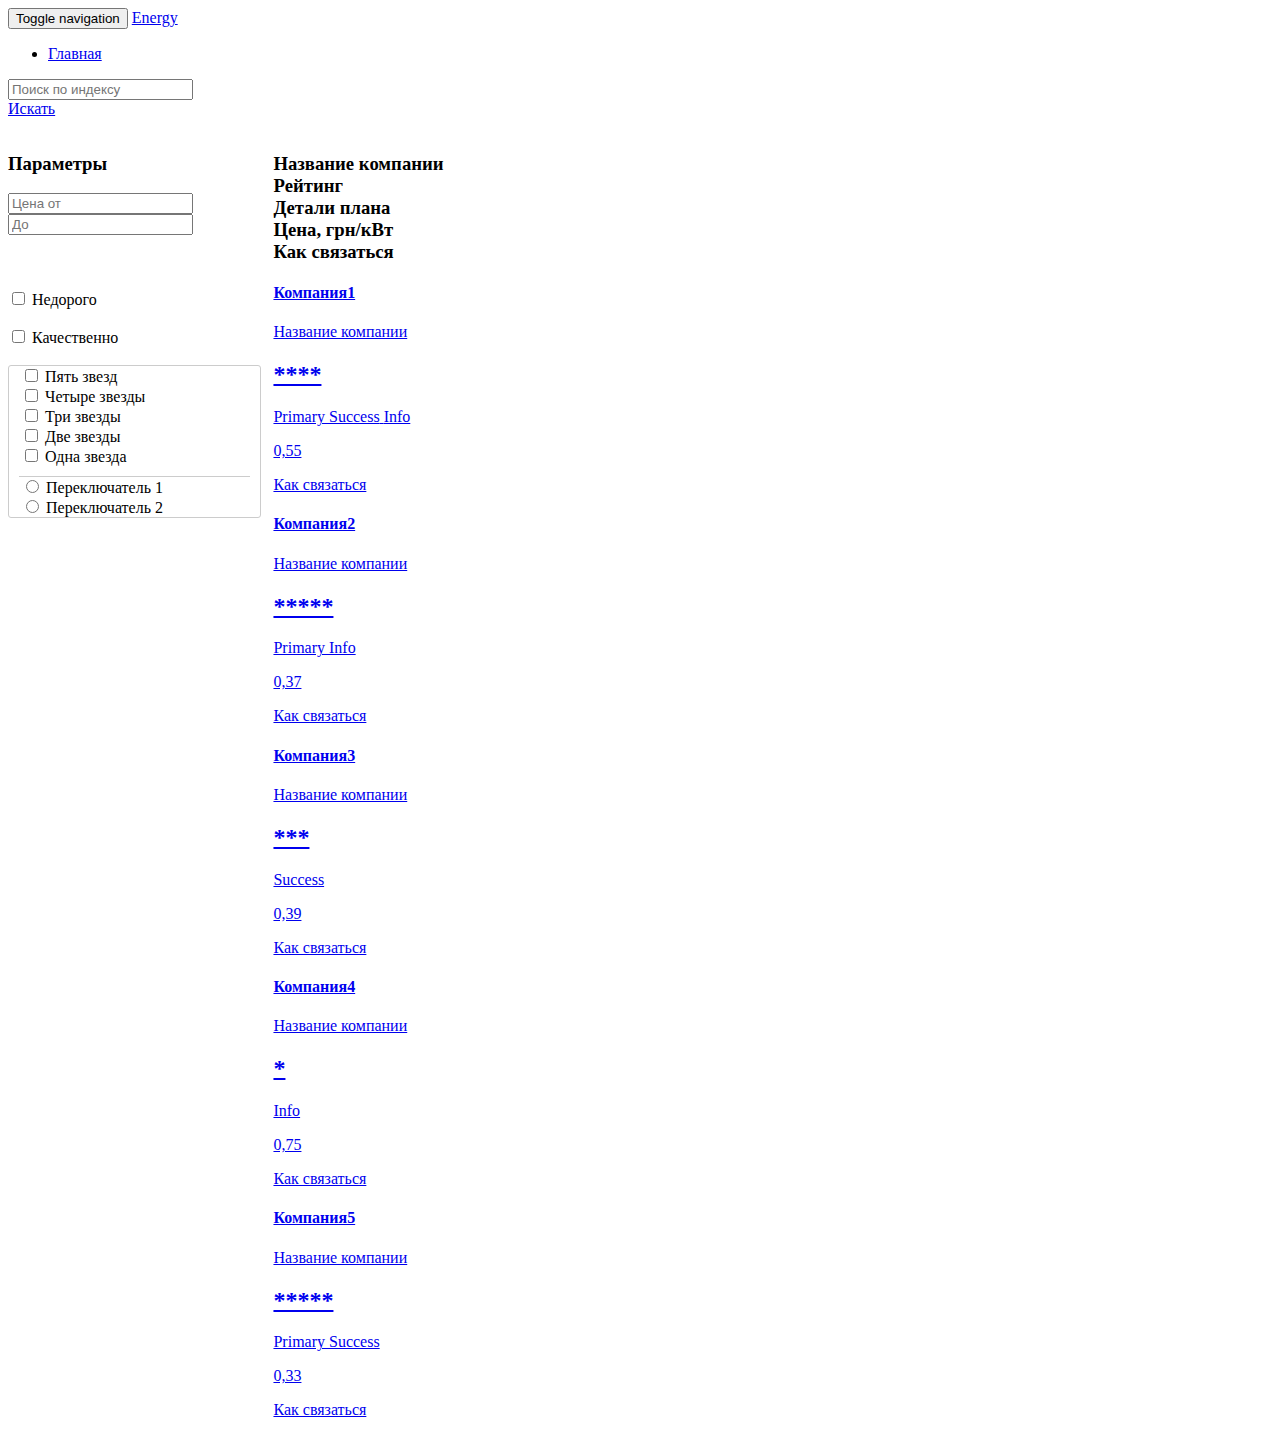
==== www/search.html @ 4c54ee91 "1" ====
<html>

<head>

<link  rel="stylesheet" href="css/bootstrap.css"/>
<link  rel="stylesheet" href="css/style.css"/>
<meta charset="utf-8">
<script type="text/javascript" src="js/jquery-2.2.0.min.js"></script>
<script type="text/javascript" src="js/bootstrap.js"></script>

</head>



<body>
<script>
$(document).ready(function(){
		$(".checkbox1 :checkbox").click(function() {
			$(".list-group-item").show();
			$(".checkbox1  :checkbox:checked").each(function() {
				$("." + $(this).val()).hide();
			});	
		});
});
</script>
<nav class="navbar navbar-default navbar-static-top">
  <div class="container">
    <!-- Brand and toggle get grouped for better mobile display -->
    <div class="navbar-header">
      <button type="button" class="navbar-toggle collapsed" data-toggle="collapse" data-target="#bs-example-navbar-collapse-1" aria-expanded="false">
        <span class="sr-only">Toggle navigation</span>
        <span class="icon-bar"></span>
        <span class="icon-bar"></span>
        <span class="icon-bar"></span>
      </button>
      <a class="navbar-brand" href="index.html">Energy</a>
    </div>

    <!-- Collect the nav links, forms, and other content for toggling -->
    <div class="collapse navbar-collapse" id="bs-example-navbar-collapse-1">
      <ul class="nav navbar-nav">
        <li><a href="index.html">Главная</a></li>
      </ul>
      <form class="navbar-form navbar-left" role="search">
        <div class="form-group">
          <input type="text" class="form-control" placeholder="Поиск по индексу">
        </div>
        <a href="search.html" class="btn btn-default">Искать</a>
      </form>
    </div><!-- /.navbar-collapse -->
  </div><!-- /.container-fluid -->
</nav>


<div class="container">

		<div class="panel panel-default param">
			<div class="panel-heading">
				<h3 class="panel-title">Параметры</h3>
			</div>
			<div class="panel-body">
				<div class="row">
					  <div class="col-xs-6">
						<input type="text" class="form-control" placeholder="Цена от">
					  </div>
					  <div class="col-xs-6">
						<input type="text" class="form-control" placeholder="До">
					  </div>
					  <br><br><br>
				  <div class="col-lg-12">
					<div class="input-group checkbox1">
					  <span class="input-group-addon">
						<input type="checkbox" value="disapp1" aria-label="...">
					  </span>
					  <span class="form-control" aria-label="...">Недорого</span>
					</div><!-- /input-group -->
					<br>
					<div class="input-group checkbox1">
						<span class="input-group-addon">
						  <input type="checkbox" value="disapp2" aria-label="...">
						</span>
					  <span class="form-control" aria-label="...">Качественно</span>
					</div><!-- /input-group -->
					<br>
					<div class="filter">
					<div class="checkbox" style="border-bottom:1px solid #ccc;    padding-bottom: 10px;">
					  <label class="stars">
						<input type="checkbox" value="">
						Пять звезд
					  </label><br>
					  <label class="stars">
						<input type="checkbox" value="">
						Четыре звезды
					  </label><br>
					  <label class="stars">
						<input type="checkbox" value="">
						Три звезды
					  </label><br>
					  <label class="stars">
						<input type="checkbox" value="">
						Две звезды
					  </label><br>
					  <label class="stars">
						<input type="checkbox" value="">
						Одна звезда
					  </label><br>
					  
					</div>
					<div class="radio">
					  <label  class="stars">
						<input type="radio" name="optionsRadios" id="optionsRadios1" value="option1">
						Переключатель 1
					  </label><br>
					<label  class="stars">
						<input type="radio" name="optionsRadios" id="optionsRadios1" value="option1">
						Переключатель 2
					  </label>
					</div>
					</div>
				  </div><!-- /.col-lg-6 -->
				</div><!-- /.row -->
				
			</div>
		</div>	

		<div class="panel panel-default list">
		  <div class="panel-heading">
			<h3 class="panel-title">
				<div class="row">
				  <div class="col-md-3">Название компании</div>
				  <div class="col-md-2">Рейтинг</div>
				  <div class="col-md-3">Детали плана</div>
				  <div class="col-md-2">Цена, грн/кВт</div>
				  <div class="col-md-2">Как связаться</div>
				</div>
			</h3>
		  </div>
		  <div class="panel-body">
			<div class="list-group">
				<a href="station.html" class="list-group-item disapp1" >
					<div class="row">
					  <div class="col-md-3">
					  <h4 class="list-group-item-heading">Компания1</h4>
					  <p class="list-group-item-text">Название компании</p>
					  </div>
					  <div class="col-md-2">
					  <h2 class="list-group-item-heading">****</h2>
					  </div>
					  <div class="col-md-3"><p class="list-group-item-text">
					  <span class="label label-primary">Primary</span> <span class="label label-success">Success</span> <span class="label label-info">Info</span> <br>
					  
					  
					  </p></div>
					  <div class="col-md-2"><p class="list-group-item-text">0,55</p></div>
					  <div class="col-md-2"><p class="list-group-item-text">Как связаться</p></div>
					</div>
				</a>
				<a href="station.html" class="list-group-item " >
					<div class="row">
					  <div class="col-md-3">
					  <h4 class="list-group-item-heading">Компания2</h4>
					  <p class="list-group-item-text">Название компании</p>
					  </div>
					  <div class="col-md-2">
					  <h2 class="list-group-item-heading">*****</h2>
					  </div>
					  <div class="col-md-3"><p class="list-group-item-text">
					  <span class="label label-primary">Primary</span> <span class="label label-info">Info</span> <br>
					  
					  
					  </p></div>
					  <div class="col-md-2"><p class="list-group-item-text">0,37</p></div>
					  <div class="col-md-2"><p class="list-group-item-text">Как связаться</p></div>
					</div>
				</a>
				<a href="station.html" class="list-group-item disapp2" >
					<div class="row">
					  <div class="col-md-3">
					  <h4 class="list-group-item-heading">Компания3</h4>
					  <p class="list-group-item-text">Название компании</p>
					  </div>
					  <div class="col-md-2">
					  <h2 class="list-group-item-heading">***</h2>
					  </div>
					  <div class="col-md-3"><p class="list-group-item-text">
					  <span class="label label-success">Success</span> 
					  
					  
					  </p></div>
					  <div class="col-md-2"><p class="list-group-item-text">0,39</p></div>
					  <div class="col-md-2"><p class="list-group-item-text">Как связаться</p></div>
					</div>
				</a>
				<a href="station.html" class="list-group-item disapp1" >
					<div class="row">
					  <div class="col-md-3">
					  <h4 class="list-group-item-heading">Компания4</h4>
					  <p class="list-group-item-text">Название компании</p>
					  </div>
					  <div class="col-md-2">
					  <h2 class="list-group-item-heading">*</h2>
					  </div>
					  <div class="col-md-3"><p class="list-group-item-text">
					  <span class="label label-info">Info</span> <br>
					  
					  
					  </p></div>
					  <div class="col-md-2"><p class="list-group-item-text">0,75</p></div>
					  <div class="col-md-2"><p class="list-group-item-text">Как связаться</p></div>
					</div>
				</a>
				<a href="station.html" class="list-group-item" >
					<div class="row">
					  <div class="col-md-3">
					  <h4 class="list-group-item-heading">Компания5</h4>
					  <p class="list-group-item-text">Название компании</p>
					  </div>
					  <div class="col-md-2">
					  <h2 class="list-group-item-heading">*****</h2>
					  </div>
					  <div class="col-md-3"><p class="list-group-item-text">
					  <span class="label label-primary">Primary</span> <span class="label label-success">Success</span>
					  
					  
					  </p></div>
					  <div class="col-md-2"><p class="list-group-item-text">0,33</p></div>
					  <div class="col-md-2"><p class="list-group-item-text">Как связаться</p></div>
					</div>
				</a>
				
			</div>
		  </div>
		</div>	
		
	
</div>


</body>


</html>
---- www/css/style.css ----
#map{
margin:auto;
width:81.1%;
float:right;
height: 93.6%;
}

.param{
	width:20%;
	float:left;
}

.list{
	float:right;
	width:79%;
	
}

.filter {
    margin: 0;
    border: 1px solid #CCC;
    padding: 0px 10px;
    border-radius: 3px;
}

.stars{
	padding:2px;
}

.sidebar{
    position: absolute;
    top: 50px;
    bottom: 0;
    z-index: 1;
    width: 18.9%;
    background: #fff;

}

.btn-sidebar{
	 margin-top:5px;
}

.panel-sidebar{
	margin:10px;
	margin-top:15px;
}

.float-right{
	float:right;
}

.float-left{
	float:left;
}
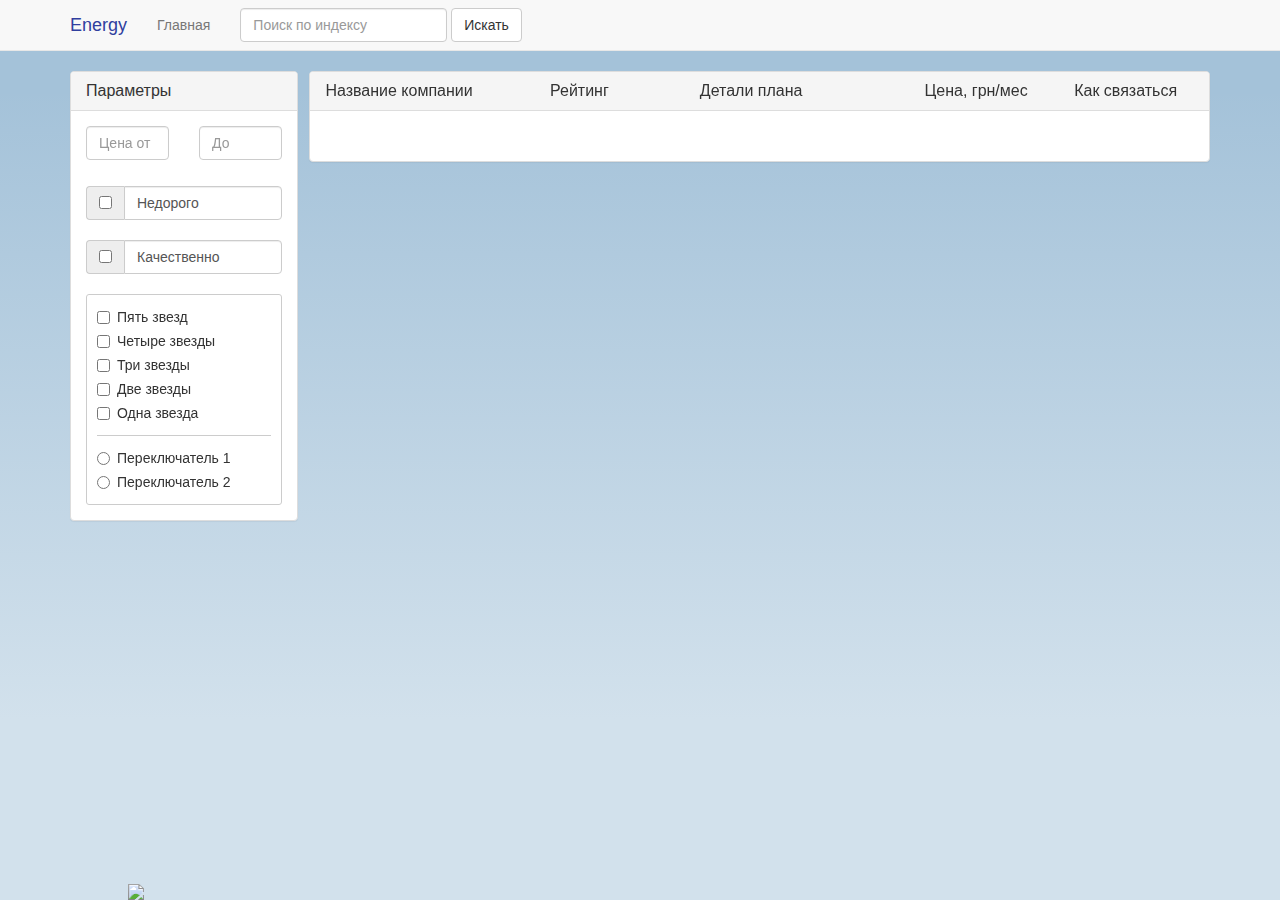
==== commit 1f3d24ac: "commit1" ====
--- a/www/search.html
+++ b/www/search.html
@@ -14,14 +14,336 @@
 
 <body>
 <script>
+
+var	jsonStation = 
+			'				\
+			{				\
+				"company_1" :{				\
+					"name":"Название компании",	\
+					"rating":2,				\
+					"print": "TRUE",		\
+					"bags":[				\
+							{				\
+							"name": "Недорого",	\
+							"id": "cheep"		\
+							},			\
+							{						\
+							"name": "Качественно",	\
+							"id": "disapp2"		\
+							}					\
+					],						\
+					"status": "n_published",\
+					"contacts": "Контакты",	\
+					"price": "550",		\
+					"logo": 0				\
+					},						\
+				"company_2" :{				\
+					"name":"Название компании",	\
+					"rating":5,				\
+					"print": "TRUE",		\
+					"bags":[				\
+							{				\
+							"name": "Недорого",	\
+							"id": "cheep"		\
+							}				\
+					],						\
+					"status": "n_published",\
+					"contacts": "Контакты",	\
+					"price": "830",		\
+					"logo": 0				\
+					},						\
+				"company_3" :{				\
+					"name":"Название компании",	\
+					"rating":4,				\
+					"print": "TRUE",		\
+					"bags":[				\
+							{						\
+							"name": "Качественно",	\
+							"id": "disapp2"		\
+							}				\
+					],						\
+					"status": "n_published",\
+					"contacts":"Контакты",	\
+					"price": "785",		\
+					"logo": 0				\
+					},						\
+				"company_4" :{				\
+					"name":"Название компании",	\
+					"rating":4,				\
+					"print": "TRUE",		\
+					"bags":[				\
+							{				\
+							"name": "Недорого",	\
+							"id": "cheep"		\
+							},			\
+							{						\
+							"name": "Качественно",	\
+							"id": "disapp2"		\
+							}					\
+					],						\
+					"status": "n_published",\
+					"contacts": "Контакты",	\
+					"price": "755",		\
+					"logo": 0				\
+					},						\
+				"company_5" :{				\
+					"name":"Название компании",	\
+					"rating":2,				\
+					"print": "TRUE",		\
+					"bags":[				\
+							{						\
+							"name": "Качественно",	\
+							"id": "disapp2"		\
+							}				\
+					],						\
+					"status": "n_published",\
+					"contacts":"Контакты",	\
+					"price": "620",		\
+					"logo": 0				\
+					},						\
+				"company_6" :{				\
+					"name":"Название компании",	\
+					"rating":5,				\
+					"print": "TRUE",		\
+					"bags":[				\
+							{				\
+							"name": "Недорого",	\
+							"id": "cheep"		\
+							},			\
+							{						\
+							"name": "Качественно",	\
+							"id": "disapp2"		\
+							}					\
+					],						\
+					"status": "n_published",\
+					"contacts": "Контакты",	\
+					"price": "790",		\
+					"logo": 0				\
+					},						\
+				"company_7" :{				\
+					"name":"Название компании",	\
+					"rating":5,				\
+					"print": "TRUE",		\
+					"bags":[				\
+							{						\
+							"name": "Качественно",	\
+							"id": "disapp2"		\
+							}				\
+					],						\
+					"status": "n_published",\
+					"contacts":"Контакты",	\
+					"price": "950",		\
+					"logo": 0				\
+					},						\
+				"company_8" :{				\
+					"name":"Название компании",	\
+					"rating":3,				\
+					"print": "TRUE",		\
+					"bags":[				\
+							{				\
+							"name": "Недорого",	\
+							"id": "cheep"		\
+							},			\
+							{						\
+							"name": "Качественно",	\
+							"id": "disapp2"		\
+							}					\
+					],						\
+					"status": "n_published",\
+					"contacts": "Контакты",	\
+					"price": "630",		\
+					"logo": 0				\
+					},						\
+				"company_9" :{				\
+					"name":"Название компании",	\
+					"rating":1,				\
+					"print": "TRUE",		\
+					"bags":[				\
+							{						\
+							"name": "Качественно",	\
+							"id": "disapp2"		\
+							}				\
+					],						\
+					"status": "n_published",\
+					"contacts":"Контакты",	\
+					"price": "520",		\
+					"logo": 0				\
+					},						\
+				"company_10" :{				\
+					"name":"Название компании",	\
+					"rating":5,				\
+					"print": "TRUE",		\
+					"bags":[				\
+							{				\
+							"name": "Недорого",	\
+							"id": "cheep"		\
+							},			\
+							{						\
+							"name": "Качественно",	\
+							"id": "disapp2"		\
+							}					\
+					],						\
+					"status": "n_published",\
+					"contacts": "Контакты",	\
+					"price": "700",		\
+					"logo": 0				\
+					},						\
+				"company_11" :{				\
+					"name":"Название компании",	\
+					"rating":5,				\
+					"print": "TRUE",		\
+					"bags":[				\
+							{						\
+							"name": "Качественно",	\
+							"id": "disapp2"		\
+							}				\
+					],						\
+					"status": "n_published",\
+					"contacts":"Контакты",	\
+					"price": "700",		\
+					"logo": 0				\
+					},						\
+				"company_12" :{				\
+					"name":"Название компании",	\
+					"rating":4,				\
+					"print": "TRUE",		\
+					"bags":[				\
+							{						\
+							"name": "Качественно",	\
+							"id": "disapp2"		\
+							}				\
+					],						\
+					"status": "n_published",\
+					"contacts":"Контакты",	\
+					"price": "650",		\
+					"logo": 0				\
+					}						\
+			}								\
+			';	
+
+var cart = JSON.parse(jsonStation);
+
+
+
+
+
 $(document).ready(function(){
-		$(".checkbox1 :checkbox").click(function() {
-			$(".list-group-item").show();
-			$(".checkbox1  :checkbox:checked").each(function() {
-				$("." + $(this).val()).hide();
-			});	
-		});
+	printAll();
+		$(".row :checkbox").click(function() {
+			for (var i in cart){
+				cart[i]['print']= "TRUE"
+				cart[i]['status'] = 'n_published'
+			}
+			$(".list-group").html('')
+			
+			$(".row  :checkbox:checked").each(function() {
+			//$("#list-group").html('')
+			//alert('najato')
+
+			filter($(this).val(), this.getAttribute('class'))
+			filterStars($(this).val(), this.getAttribute('class'))
+			
+			
+				for (var i in cart){
+				
+
+				if (cart[i]['print'] == 'TRUE' && cart[i]['status'] == 'n_published' ){
+					
+					//alert('sturayu')
+					//alert(cart[i]['name']+'  '+cart[i]['rating'])
+					//alert(cart[i]['name']+' '+cart[i]['print'])
+					$("#list-group").append($('<a href="station.html" class="list-group-item disapp2" ><div class="row"> <div class="col-md-3"><h4 class="list-group-item-heading">'+i+'</h4><p class="list-group-item-text">'+cart[i]['name']+'</p></div><div class="col-md-2"><h2 class="list-group-item-heading">'+cart[i]['rating']+'</h2></div><div class="col-md-3"><p class="list-group-item-text" id="label-'+i+'"></p></div><div class="col-md-2"><p class="list-group-item-text">Цена</p></div><div class="col-md-2"><p class="list-group-item-text">Как связаться</p></div></div></a>'))
+					for (var j in cart[i]['bags']){
+						
+						$("#label-"+i).append($('<span class="label label-primary">'+cart[i]['bags'][j]['name']+'</span>'))
+					}
+					cart[i]['status']='published';
+					alert(' '+cart[i]['name']+' '+cart[i]['print']+' '+cart[i]['status']);
+					}
+				}
+			
+			
+		});	
+		if ( document.getElementById("cheep").checked == false && document.getElementById("disapp2").checked == false && document.getElementById("rating1").checked == false && document.getElementById("rating2").checked == false && document.getElementById("rating3").checked == false && document.getElementById("rating4").checked == false && document.getElementById("rating5").checked == false){
+			printAll();
+		}
+	});
+
+
 });
+
+
+function printAll(){
+	var flag=0;
+	for (var i in cart){
+		flag++;
+		$(".list-group").append($('<a href="station.html" class="list-group-item disapp2" ><div class="row"> <div class="col-md-3"><h4 class="list-group-item-heading">Компания '+flag+'</h4><p class="list-group-item-text">'+cart[i]['name']+'</p></div><div class="col-md-2"><h2 class="list-group-item-heading rating-'+i+'"></h2></div><div class="col-md-3"><p class="list-group-item-text" id="label-'+i+'"></p></div><div class="col-md-2"><p class="list-group-item-text price">'+cart[i]['price']+'</p></div><div class="col-md-2"><p class="list-group-item-text">'+cart[i]['contacts']+'</p></div></div></a>'))
+
+		for (var star = cart[i]['rating']; star >= 1; star--) {
+			$('.rating-'+i).append('*');
+		};	
+		for (var j in cart[i]['bags']){
+			$("#label-"+i).append($('<span class="label label-primary '+cart[i]['bags'][j]['id']+'">'+cart[i]['bags'][j]['name']+'</span> '))
+		}
+		cart[i]['status']='published';
+	}
+
+};
+
+
+function filter(a, b){
+	if (b == 'bags') {
+
+		for (var i in cart){
+			if (cart[i]['print'] !== 'FALSE'){
+
+					for (var j in cart[i][b]){
+						if ( a == cart[i][b][j]['id']) {
+								var status = "TRUE"
+								break;;
+						};
+						if (a !== cart[i][b][j]['id']) {
+							status = "FALSE"
+						}
+					}	
+			cart[i]['print']=status;
+			if (cart[i]['print'] == "FALSE"){
+
+			}
+			//alert(cart[i]['name']+' '+cart[i]['print'])
+			}		
+		}
+	};
+	
+}
+function filterStars(a, b){
+	if (b == 'rating'){
+		alert('click crabotal');
+		
+		for (var i in cart){
+			if (cart[i]['print'] !== 'FALSE'){
+				
+				if (a == cart[i]['rating']) {
+					status = 'TRUE'
+					continue;
+
+				}
+				else {
+					status = 'FALSE'					
+
+				};
+		}
+		cart[i]['print']=status;
+		key = 0;
+		//alert(' '+cart[i]['name']+' '+cart[i]['print'])
+		}
+	}
+	
+}
+
+
+
+
 </script>
 <nav class="navbar navbar-default navbar-static-top">
   <div class="container">
@@ -33,7 +355,7 @@
         <span class="icon-bar"></span>
         <span class="icon-bar"></span>
       </button>
-      <a class="navbar-brand" href="index.html">Energy</a>
+      <a class="navbar-brand" id="energy" href="index.html">Energy</a>
     </div>
 
     <!-- Collect the nav links, forms, and other content for toggling -->
@@ -70,14 +392,14 @@
 				  <div class="col-lg-12">
 					<div class="input-group checkbox1">
 					  <span class="input-group-addon">
-						<input type="checkbox" value="disapp1" aria-label="...">
+						<input type="checkbox" class="bags" value="cheep"  id="cheep"aria-label="...">
 					  </span>
 					  <span class="form-control" aria-label="...">Недорого</span>
 					</div><!-- /input-group -->
 					<br>
 					<div class="input-group checkbox1">
 						<span class="input-group-addon">
-						  <input type="checkbox" value="disapp2" aria-label="...">
+						  <input type="checkbox" class="bags" value="disapp2" id="disapp2" aria-label="...">
 						</span>
 					  <span class="form-control" aria-label="...">Качественно</span>
 					</div><!-- /input-group -->
@@ -130,103 +452,16 @@
 				  <div class="col-md-3">Название компании</div>
 				  <div class="col-md-2">Рейтинг</div>
 				  <div class="col-md-3">Детали плана</div>
-				  <div class="col-md-2">Цена, грн/кВт</div>
+				  <div class="col-md-2">Цена, грн/мес</div>
 				  <div class="col-md-2">Как связаться</div>
 				</div>
 			</h3>
 		  </div>
 		  <div class="panel-body">
 			<div class="list-group">
-				<a href="station.html" class="list-group-item disapp1" >
-					<div class="row">
-					  <div class="col-md-3">
-					  <h4 class="list-group-item-heading">Компания1</h4>
-					  <p class="list-group-item-text">Название компании</p>
-					  </div>
-					  <div class="col-md-2">
-					  <h2 class="list-group-item-heading">****</h2>
-					  </div>
-					  <div class="col-md-3"><p class="list-group-item-text">
-					  <span class="label label-primary">Primary</span> <span class="label label-success">Success</span> <span class="label label-info">Info</span> <br>
-					  
-					  
-					  </p></div>
-					  <div class="col-md-2"><p class="list-group-item-text">0,55</p></div>
-					  <div class="col-md-2"><p class="list-group-item-text">Как связаться</p></div>
-					</div>
-				</a>
-				<a href="station.html" class="list-group-item " >
-					<div class="row">
-					  <div class="col-md-3">
-					  <h4 class="list-group-item-heading">Компания2</h4>
-					  <p class="list-group-item-text">Название компании</p>
-					  </div>
-					  <div class="col-md-2">
-					  <h2 class="list-group-item-heading">*****</h2>
-					  </div>
-					  <div class="col-md-3"><p class="list-group-item-text">
-					  <span class="label label-primary">Primary</span> <span class="label label-info">Info</span> <br>
-					  
-					  
-					  </p></div>
-					  <div class="col-md-2"><p class="list-group-item-text">0,37</p></div>
-					  <div class="col-md-2"><p class="list-group-item-text">Как связаться</p></div>
-					</div>
-				</a>
-				<a href="station.html" class="list-group-item disapp2" >
-					<div class="row">
-					  <div class="col-md-3">
-					  <h4 class="list-group-item-heading">Компания3</h4>
-					  <p class="list-group-item-text">Название компании</p>
-					  </div>
-					  <div class="col-md-2">
-					  <h2 class="list-group-item-heading">***</h2>
-					  </div>
-					  <div class="col-md-3"><p class="list-group-item-text">
-					  <span class="label label-success">Success</span> 
-					  
-					  
-					  </p></div>
-					  <div class="col-md-2"><p class="list-group-item-text">0,39</p></div>
-					  <div class="col-md-2"><p class="list-group-item-text">Как связаться</p></div>
-					</div>
-				</a>
-				<a href="station.html" class="list-group-item disapp1" >
-					<div class="row">
-					  <div class="col-md-3">
-					  <h4 class="list-group-item-heading">Компания4</h4>
-					  <p class="list-group-item-text">Название компании</p>
-					  </div>
-					  <div class="col-md-2">
-					  <h2 class="list-group-item-heading">*</h2>
-					  </div>
-					  <div class="col-md-3"><p class="list-group-item-text">
-					  <span class="label label-info">Info</span> <br>
-					  
-					  
-					  </p></div>
-					  <div class="col-md-2"><p class="list-group-item-text">0,75</p></div>
-					  <div class="col-md-2"><p class="list-group-item-text">Как связаться</p></div>
-					</div>
-				</a>
-				<a href="station.html" class="list-group-item" >
-					<div class="row">
-					  <div class="col-md-3">
-					  <h4 class="list-group-item-heading">Компания5</h4>
-					  <p class="list-group-item-text">Название компании</p>
-					  </div>
-					  <div class="col-md-2">
-					  <h2 class="list-group-item-heading">*****</h2>
-					  </div>
-					  <div class="col-md-3"><p class="list-group-item-text">
-					  <span class="label label-primary">Primary</span> <span class="label label-success">Success</span>
-					  
-					  
-					  </p></div>
-					  <div class="col-md-2"><p class="list-group-item-text">0,33</p></div>
-					  <div class="col-md-2"><p class="list-group-item-text">Как связаться</p></div>
-					</div>
-				</a>
+				
+				
+
 				
 			</div>
 		  </div>
@@ -235,7 +470,7 @@
 	
 </div>
 
-
+<img src="img/img_background.png" id="house-on-hills">
 </body>
 
 
--- a/www/css/style.css
+++ b/www/css/style.css
@@ -52,4 +52,45 @@
 
 .float-left{
 	float:left;
+}
+
+.price{
+	font-size: 28px;
+	font-weight: bold;
+	color: #B30202;
+	
+}
+
+.cheep {
+  background-color: #337ab7;
+}
+
+.cheep[href]:hover,
+.cheep[href]:focus {
+  background-color: #286090;
+}
+.label-success {
+  background-color: #5cb85c;
+}
+.label-success[href]:hover,
+.label-success[href]:focus {
+  background-color: #449d44;
+}
+
+#energy{ 
+color:#303f9f; 
+} 
+body{ 
+background-color: #a4c2d9; 
+background-image: linear-gradient(transparent 10%,#d2e1ec 80%); 
+
+} 
+#house-on-hills{ 
+
+margin-top: -120px; 
+margin-left:10%;
+margin-right:10%;
+position: fixed; 
+bottom: 0; 
+z-index:-5; 
 }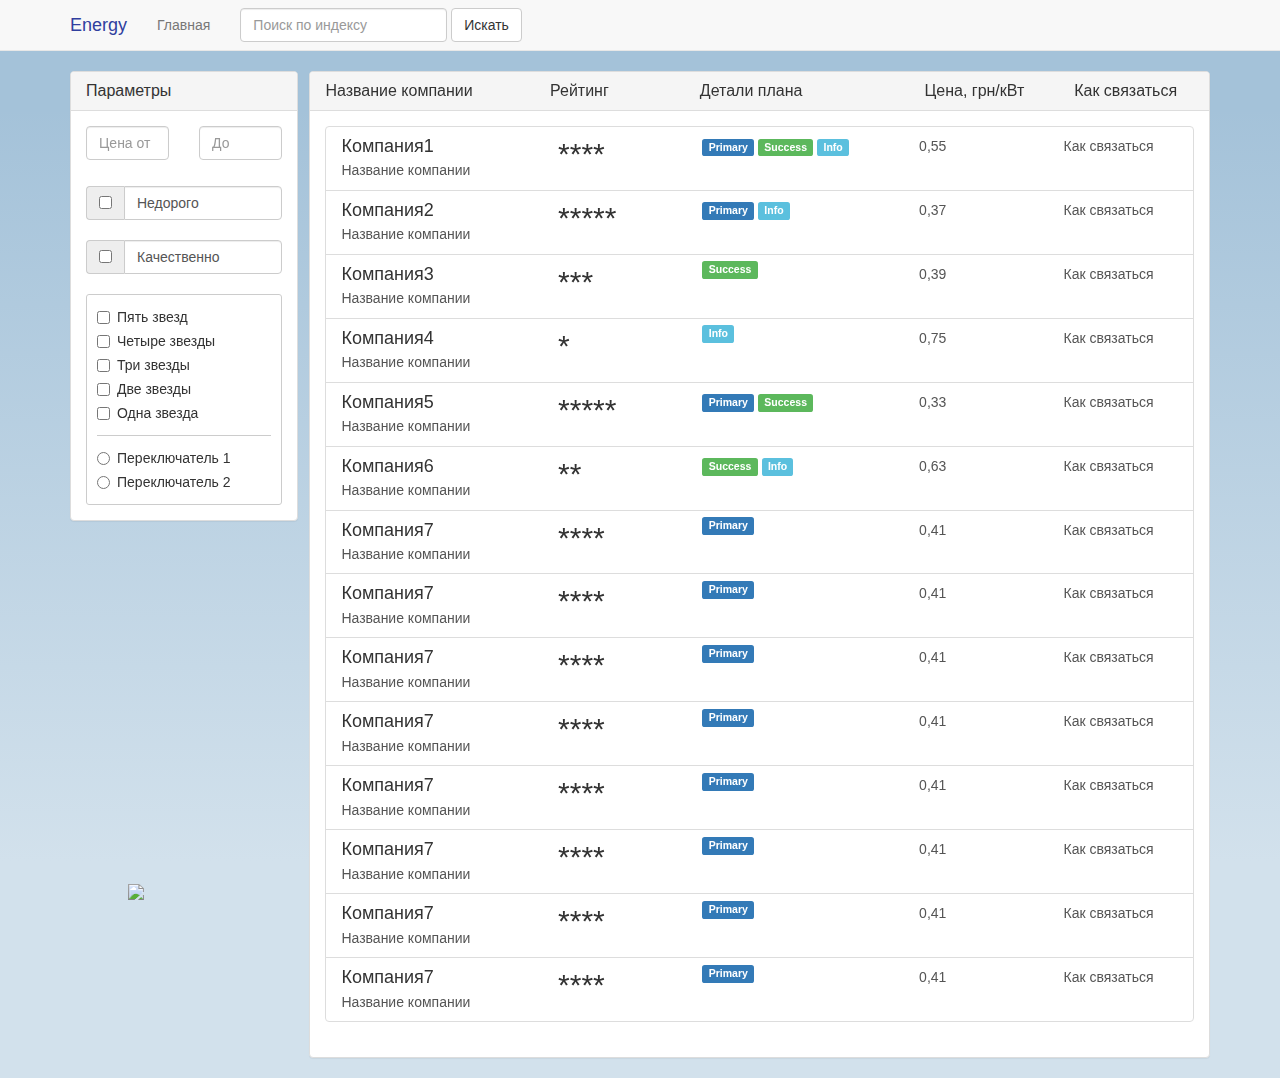
==== commit efe4a727: "1" ====
--- a/www/search.html
+++ b/www/search.html
@@ -14,336 +14,14 @@
 
 <body>
 <script>
-
-var	jsonStation = 
-			'				\
-			{				\
-				"company_1" :{				\
-					"name":"Название компании",	\
-					"rating":2,				\
-					"print": "TRUE",		\
-					"bags":[				\
-							{				\
-							"name": "Недорого",	\
-							"id": "cheep"		\
-							},			\
-							{						\
-							"name": "Качественно",	\
-							"id": "disapp2"		\
-							}					\
-					],						\
-					"status": "n_published",\
-					"contacts": "Контакты",	\
-					"price": "550",		\
-					"logo": 0				\
-					},						\
-				"company_2" :{				\
-					"name":"Название компании",	\
-					"rating":5,				\
-					"print": "TRUE",		\
-					"bags":[				\
-							{				\
-							"name": "Недорого",	\
-							"id": "cheep"		\
-							}				\
-					],						\
-					"status": "n_published",\
-					"contacts": "Контакты",	\
-					"price": "830",		\
-					"logo": 0				\
-					},						\
-				"company_3" :{				\
-					"name":"Название компании",	\
-					"rating":4,				\
-					"print": "TRUE",		\
-					"bags":[				\
-							{						\
-							"name": "Качественно",	\
-							"id": "disapp2"		\
-							}				\
-					],						\
-					"status": "n_published",\
-					"contacts":"Контакты",	\
-					"price": "785",		\
-					"logo": 0				\
-					},						\
-				"company_4" :{				\
-					"name":"Название компании",	\
-					"rating":4,				\
-					"print": "TRUE",		\
-					"bags":[				\
-							{				\
-							"name": "Недорого",	\
-							"id": "cheep"		\
-							},			\
-							{						\
-							"name": "Качественно",	\
-							"id": "disapp2"		\
-							}					\
-					],						\
-					"status": "n_published",\
-					"contacts": "Контакты",	\
-					"price": "755",		\
-					"logo": 0				\
-					},						\
-				"company_5" :{				\
-					"name":"Название компании",	\
-					"rating":2,				\
-					"print": "TRUE",		\
-					"bags":[				\
-							{						\
-							"name": "Качественно",	\
-							"id": "disapp2"		\
-							}				\
-					],						\
-					"status": "n_published",\
-					"contacts":"Контакты",	\
-					"price": "620",		\
-					"logo": 0				\
-					},						\
-				"company_6" :{				\
-					"name":"Название компании",	\
-					"rating":5,				\
-					"print": "TRUE",		\
-					"bags":[				\
-							{				\
-							"name": "Недорого",	\
-							"id": "cheep"		\
-							},			\
-							{						\
-							"name": "Качественно",	\
-							"id": "disapp2"		\
-							}					\
-					],						\
-					"status": "n_published",\
-					"contacts": "Контакты",	\
-					"price": "790",		\
-					"logo": 0				\
-					},						\
-				"company_7" :{				\
-					"name":"Название компании",	\
-					"rating":5,				\
-					"print": "TRUE",		\
-					"bags":[				\
-							{						\
-							"name": "Качественно",	\
-							"id": "disapp2"		\
-							}				\
-					],						\
-					"status": "n_published",\
-					"contacts":"Контакты",	\
-					"price": "950",		\
-					"logo": 0				\
-					},						\
-				"company_8" :{				\
-					"name":"Название компании",	\
-					"rating":3,				\
-					"print": "TRUE",		\
-					"bags":[				\
-							{				\
-							"name": "Недорого",	\
-							"id": "cheep"		\
-							},			\
-							{						\
-							"name": "Качественно",	\
-							"id": "disapp2"		\
-							}					\
-					],						\
-					"status": "n_published",\
-					"contacts": "Контакты",	\
-					"price": "630",		\
-					"logo": 0				\
-					},						\
-				"company_9" :{				\
-					"name":"Название компании",	\
-					"rating":1,				\
-					"print": "TRUE",		\
-					"bags":[				\
-							{						\
-							"name": "Качественно",	\
-							"id": "disapp2"		\
-							}				\
-					],						\
-					"status": "n_published",\
-					"contacts":"Контакты",	\
-					"price": "520",		\
-					"logo": 0				\
-					},						\
-				"company_10" :{				\
-					"name":"Название компании",	\
-					"rating":5,				\
-					"print": "TRUE",		\
-					"bags":[				\
-							{				\
-							"name": "Недорого",	\
-							"id": "cheep"		\
-							},			\
-							{						\
-							"name": "Качественно",	\
-							"id": "disapp2"		\
-							}					\
-					],						\
-					"status": "n_published",\
-					"contacts": "Контакты",	\
-					"price": "700",		\
-					"logo": 0				\
-					},						\
-				"company_11" :{				\
-					"name":"Название компании",	\
-					"rating":5,				\
-					"print": "TRUE",		\
-					"bags":[				\
-							{						\
-							"name": "Качественно",	\
-							"id": "disapp2"		\
-							}				\
-					],						\
-					"status": "n_published",\
-					"contacts":"Контакты",	\
-					"price": "700",		\
-					"logo": 0				\
-					},						\
-				"company_12" :{				\
-					"name":"Название компании",	\
-					"rating":4,				\
-					"print": "TRUE",		\
-					"bags":[				\
-							{						\
-							"name": "Качественно",	\
-							"id": "disapp2"		\
-							}				\
-					],						\
-					"status": "n_published",\
-					"contacts":"Контакты",	\
-					"price": "650",		\
-					"logo": 0				\
-					}						\
-			}								\
-			';	
-
-var cart = JSON.parse(jsonStation);
-
-
-
-
-
 $(document).ready(function(){
-	printAll();
-		$(".row :checkbox").click(function() {
-			for (var i in cart){
-				cart[i]['print']= "TRUE"
-				cart[i]['status'] = 'n_published'
-			}
-			$(".list-group").html('')
-			
-			$(".row  :checkbox:checked").each(function() {
-			//$("#list-group").html('')
-			//alert('najato')
-
-			filter($(this).val(), this.getAttribute('class'))
-			filterStars($(this).val(), this.getAttribute('class'))
-			
-			
-				for (var i in cart){
-				
-
-				if (cart[i]['print'] == 'TRUE' && cart[i]['status'] == 'n_published' ){
-					
-					//alert('sturayu')
-					//alert(cart[i]['name']+'  '+cart[i]['rating'])
-					//alert(cart[i]['name']+' '+cart[i]['print'])
-					$("#list-group").append($('<a href="station.html" class="list-group-item disapp2" ><div class="row"> <div class="col-md-3"><h4 class="list-group-item-heading">'+i+'</h4><p class="list-group-item-text">'+cart[i]['name']+'</p></div><div class="col-md-2"><h2 class="list-group-item-heading">'+cart[i]['rating']+'</h2></div><div class="col-md-3"><p class="list-group-item-text" id="label-'+i+'"></p></div><div class="col-md-2"><p class="list-group-item-text">Цена</p></div><div class="col-md-2"><p class="list-group-item-text">Как связаться</p></div></div></a>'))
-					for (var j in cart[i]['bags']){
-						
-						$("#label-"+i).append($('<span class="label label-primary">'+cart[i]['bags'][j]['name']+'</span>'))
-					}
-					cart[i]['status']='published';
-					alert(' '+cart[i]['name']+' '+cart[i]['print']+' '+cart[i]['status']);
-					}
-				}
-			
-			
-		});	
-		if ( document.getElementById("cheep").checked == false && document.getElementById("disapp2").checked == false && document.getElementById("rating1").checked == false && document.getElementById("rating2").checked == false && document.getElementById("rating3").checked == false && document.getElementById("rating4").checked == false && document.getElementById("rating5").checked == false){
-			printAll();
-		}
-	});
-
-
+		$(".checkbox1 :checkbox").click(function() {
+			$(".list-group-item").show();
+			$(".checkbox1  :checkbox:checked").each(function() {
+				$("." + $(this).val()).hide();
+			});	
+		});
 });
-
-
-function printAll(){
-	var flag=0;
-	for (var i in cart){
-		flag++;
-		$(".list-group").append($('<a href="station.html" class="list-group-item disapp2" ><div class="row"> <div class="col-md-3"><h4 class="list-group-item-heading">Компания '+flag+'</h4><p class="list-group-item-text">'+cart[i]['name']+'</p></div><div class="col-md-2"><h2 class="list-group-item-heading rating-'+i+'"></h2></div><div class="col-md-3"><p class="list-group-item-text" id="label-'+i+'"></p></div><div class="col-md-2"><p class="list-group-item-text price">'+cart[i]['price']+'</p></div><div class="col-md-2"><p class="list-group-item-text">'+cart[i]['contacts']+'</p></div></div></a>'))
-
-		for (var star = cart[i]['rating']; star >= 1; star--) {
-			$('.rating-'+i).append('*');
-		};	
-		for (var j in cart[i]['bags']){
-			$("#label-"+i).append($('<span class="label label-primary '+cart[i]['bags'][j]['id']+'">'+cart[i]['bags'][j]['name']+'</span> '))
-		}
-		cart[i]['status']='published';
-	}
-
-};
-
-
-function filter(a, b){
-	if (b == 'bags') {
-
-		for (var i in cart){
-			if (cart[i]['print'] !== 'FALSE'){
-
-					for (var j in cart[i][b]){
-						if ( a == cart[i][b][j]['id']) {
-								var status = "TRUE"
-								break;;
-						};
-						if (a !== cart[i][b][j]['id']) {
-							status = "FALSE"
-						}
-					}	
-			cart[i]['print']=status;
-			if (cart[i]['print'] == "FALSE"){
-
-			}
-			//alert(cart[i]['name']+' '+cart[i]['print'])
-			}		
-		}
-	};
-	
-}
-function filterStars(a, b){
-	if (b == 'rating'){
-		alert('click crabotal');
-		
-		for (var i in cart){
-			if (cart[i]['print'] !== 'FALSE'){
-				
-				if (a == cart[i]['rating']) {
-					status = 'TRUE'
-					continue;
-
-				}
-				else {
-					status = 'FALSE'					
-
-				};
-		}
-		cart[i]['print']=status;
-		key = 0;
-		//alert(' '+cart[i]['name']+' '+cart[i]['print'])
-		}
-	}
-	
-}
-
-
-
-
 </script>
 <nav class="navbar navbar-default navbar-static-top">
   <div class="container">
@@ -392,14 +70,14 @@
 				  <div class="col-lg-12">
 					<div class="input-group checkbox1">
 					  <span class="input-group-addon">
-						<input type="checkbox" class="bags" value="cheep"  id="cheep"aria-label="...">
+						<input type="checkbox" value="disapp1" aria-label="...">
 					  </span>
 					  <span class="form-control" aria-label="...">Недорого</span>
 					</div><!-- /input-group -->
 					<br>
 					<div class="input-group checkbox1">
 						<span class="input-group-addon">
-						  <input type="checkbox" class="bags" value="disapp2" id="disapp2" aria-label="...">
+						  <input type="checkbox" value="disapp2" aria-label="...">
 						</span>
 					  <span class="form-control" aria-label="...">Качественно</span>
 					</div><!-- /input-group -->
@@ -452,15 +130,265 @@
 				  <div class="col-md-3">Название компании</div>
 				  <div class="col-md-2">Рейтинг</div>
 				  <div class="col-md-3">Детали плана</div>
-				  <div class="col-md-2">Цена, грн/мес</div>
+				  <div class="col-md-2">Цена, грн/кВт</div>
 				  <div class="col-md-2">Как связаться</div>
 				</div>
 			</h3>
 		  </div>
 		  <div class="panel-body">
 			<div class="list-group">
-				
-				
+				<a href="station.html" class="list-group-item disapp1" >
+					<div class="row">
+					  <div class="col-md-3">
+					  <h4 class="list-group-item-heading">Компания1</h4>
+					  <p class="list-group-item-text">Название компании</p>
+					  </div>
+					  <div class="col-md-2">
+					  <h2 class="list-group-item-heading">****</h2>
+					  </div>
+					  <div class="col-md-3"><p class="list-group-item-text">
+					  <span class="label label-primary">Primary</span> <span class="label label-success">Success</span> <span class="label label-info">Info</span> <br>
+					  
+					  
+					  </p></div>
+					  <div class="col-md-2"><p class="list-group-item-text">0,55</p></div>
+					  <div class="col-md-2"><p class="list-group-item-text">Как связаться</p></div>
+					</div>
+				</a>
+				<a href="station.html" class="list-group-item " >
+					<div class="row">
+					  <div class="col-md-3">
+					  <h4 class="list-group-item-heading">Компания2</h4>
+					  <p class="list-group-item-text">Название компании</p>
+					  </div>
+					  <div class="col-md-2">
+					  <h2 class="list-group-item-heading">*****</h2>
+					  </div>
+					  <div class="col-md-3"><p class="list-group-item-text">
+					  <span class="label label-primary">Primary</span> <span class="label label-info">Info</span> <br>
+					  
+					  
+					  </p></div>
+					  <div class="col-md-2"><p class="list-group-item-text">0,37</p></div>
+					  <div class="col-md-2"><p class="list-group-item-text">Как связаться</p></div>
+					</div>
+				</a>
+				<a href="station.html" class="list-group-item disapp2" >
+					<div class="row">
+					  <div class="col-md-3">
+					  <h4 class="list-group-item-heading">Компания3</h4>
+					  <p class="list-group-item-text">Название компании</p>
+					  </div>
+					  <div class="col-md-2">
+					  <h2 class="list-group-item-heading">***</h2>
+					  </div>
+					  <div class="col-md-3"><p class="list-group-item-text">
+					  <span class="label label-success">Success</span> 
+					  
+					  
+					  </p></div>
+					  <div class="col-md-2"><p class="list-group-item-text">0,39</p></div>
+					  <div class="col-md-2"><p class="list-group-item-text">Как связаться</p></div>
+					</div>
+				</a>
+				<a href="station.html" class="list-group-item disapp1" >
+					<div class="row">
+					  <div class="col-md-3">
+					  <h4 class="list-group-item-heading">Компания4</h4>
+					  <p class="list-group-item-text">Название компании</p>
+					  </div>
+					  <div class="col-md-2">
+					  <h2 class="list-group-item-heading">*</h2>
+					  </div>
+					  <div class="col-md-3"><p class="list-group-item-text">
+					  <span class="label label-info">Info</span> <br>
+					  
+					  
+					  </p></div>
+					  <div class="col-md-2"><p class="list-group-item-text">0,75</p></div>
+					  <div class="col-md-2"><p class="list-group-item-text">Как связаться</p></div>
+					</div>
+				</a>
+				<a href="station.html" class="list-group-item" >
+					<div class="row">
+					  <div class="col-md-3">
+					  <h4 class="list-group-item-heading">Компания5</h4>
+					  <p class="list-group-item-text">Название компании</p>
+					  </div>
+					  <div class="col-md-2">
+					  <h2 class="list-group-item-heading">*****</h2>
+					  </div>
+					  <div class="col-md-3"><p class="list-group-item-text">
+					  <span class="label label-primary">Primary</span> <span class="label label-success">Success</span>
+					  
+					  
+					  </p></div>
+					  <div class="col-md-2"><p class="list-group-item-text">0,33</p></div>
+					  <div class="col-md-2"><p class="list-group-item-text">Как связаться</p></div>
+					</div>
+				</a>
+				<a href="station.html" class="list-group-item disapp1" >
+					<div class="row">
+					  <div class="col-md-3">
+					  <h4 class="list-group-item-heading">Компания6</h4>
+					  <p class="list-group-item-text">Название компании</p>
+					  </div>
+					  <div class="col-md-2">
+					  <h2 class="list-group-item-heading">**</h2>
+					  </div>
+					  <div class="col-md-3"><p class="list-group-item-text">
+					  <span class="label label-success">Success</span> <span class="label label-info">Info</span> 
+					  
+					  
+					  </p></div>
+					  <div class="col-md-2"><p class="list-group-item-text">0,63</p></div>
+					  <div class="col-md-2"><p class="list-group-item-text">Как связаться</p></div>
+					</div>
+				</a>
+				<a href="station.html" class="list-group-item disapp2" >
+					<div class="row">
+					  <div class="col-md-3">
+					  <h4 class="list-group-item-heading">Компания7</h4>
+					  <p class="list-group-item-text">Название компании</p>
+					  </div>
+					  <div class="col-md-2">
+					  <h2 class="list-group-item-heading">****</h2>
+					  </div>
+					  <div class="col-md-3"><p class="list-group-item-text">
+					  <span class="label label-primary">Primary</span>
+					  
+					  
+					  </p></div>
+					  <div class="col-md-2"><p class="list-group-item-text">0,41</p></div>
+					  <div class="col-md-2"><p class="list-group-item-text">Как связаться</p></div>
+					</div>
+				</a>
+				<a href="station.html" class="list-group-item disapp2" >
+					<div class="row">
+					  <div class="col-md-3">
+					  <h4 class="list-group-item-heading">Компания7</h4>
+					  <p class="list-group-item-text">Название компании</p>
+					  </div>
+					  <div class="col-md-2">
+					  <h2 class="list-group-item-heading">****</h2>
+					  </div>
+					  <div class="col-md-3"><p class="list-group-item-text">
+					  <span class="label label-primary">Primary</span>
+					  
+					  
+					  </p></div>
+					  <div class="col-md-2"><p class="list-group-item-text">0,41</p></div>
+					  <div class="col-md-2"><p class="list-group-item-text">Как связаться</p></div>
+					</div>
+				</a>
+				<a href="station.html" class="list-group-item disapp2" >
+					<div class="row">
+					  <div class="col-md-3">
+					  <h4 class="list-group-item-heading">Компания7</h4>
+					  <p class="list-group-item-text">Название компании</p>
+					  </div>
+					  <div class="col-md-2">
+					  <h2 class="list-group-item-heading">****</h2>
+					  </div>
+					  <div class="col-md-3"><p class="list-group-item-text">
+					  <span class="label label-primary">Primary</span>
+					  
+					  
+					  </p></div>
+					  <div class="col-md-2"><p class="list-group-item-text">0,41</p></div>
+					  <div class="col-md-2"><p class="list-group-item-text">Как связаться</p></div>
+					</div>
+				</a>
+				<a href="station.html" class="list-group-item disapp2" >
+					<div class="row">
+					  <div class="col-md-3">
+					  <h4 class="list-group-item-heading">Компания7</h4>
+					  <p class="list-group-item-text">Название компании</p>
+					  </div>
+					  <div class="col-md-2">
+					  <h2 class="list-group-item-heading">****</h2>
+					  </div>
+					  <div class="col-md-3"><p class="list-group-item-text">
+					  <span class="label label-primary">Primary</span>
+					  
+					  
+					  </p></div>
+					  <div class="col-md-2"><p class="list-group-item-text">0,41</p></div>
+					  <div class="col-md-2"><p class="list-group-item-text">Как связаться</p></div>
+					</div>
+				</a>
+				<a href="station.html" class="list-group-item disapp2" >
+					<div class="row">
+					  <div class="col-md-3">
+					  <h4 class="list-group-item-heading">Компания7</h4>
+					  <p class="list-group-item-text">Название компании</p>
+					  </div>
+					  <div class="col-md-2">
+					  <h2 class="list-group-item-heading">****</h2>
+					  </div>
+					  <div class="col-md-3"><p class="list-group-item-text">
+					  <span class="label label-primary">Primary</span>
+					  
+					  
+					  </p></div>
+					  <div class="col-md-2"><p class="list-group-item-text">0,41</p></div>
+					  <div class="col-md-2"><p class="list-group-item-text">Как связаться</p></div>
+					</div>
+				</a>
+				<a href="station.html" class="list-group-item disapp2" >
+					<div class="row">
+					  <div class="col-md-3">
+					  <h4 class="list-group-item-heading">Компания7</h4>
+					  <p class="list-group-item-text">Название компании</p>
+					  </div>
+					  <div class="col-md-2">
+					  <h2 class="list-group-item-heading">****</h2>
+					  </div>
+					  <div class="col-md-3"><p class="list-group-item-text">
+					  <span class="label label-primary">Primary</span>
+					  
+					  
+					  </p></div>
+					  <div class="col-md-2"><p class="list-group-item-text">0,41</p></div>
+					  <div class="col-md-2"><p class="list-group-item-text">Как связаться</p></div>
+					</div>
+				</a>
+				<a href="station.html" class="list-group-item disapp2" >
+					<div class="row">
+					  <div class="col-md-3">
+					  <h4 class="list-group-item-heading">Компания7</h4>
+					  <p class="list-group-item-text">Название компании</p>
+					  </div>
+					  <div class="col-md-2">
+					  <h2 class="list-group-item-heading">****</h2>
+					  </div>
+					  <div class="col-md-3"><p class="list-group-item-text">
+					  <span class="label label-primary">Primary</span>
+					  
+					  
+					  </p></div>
+					  <div class="col-md-2"><p class="list-group-item-text">0,41</p></div>
+					  <div class="col-md-2"><p class="list-group-item-text">Как связаться</p></div>
+					</div>
+				</a>
+				<a href="station.html" class="list-group-item disapp2" >
+					<div class="row">
+					  <div class="col-md-3">
+					  <h4 class="list-group-item-heading">Компания7</h4>
+					  <p class="list-group-item-text">Название компании</p>
+					  </div>
+					  <div class="col-md-2">
+					  <h2 class="list-group-item-heading">****</h2>
+					  </div>
+					  <div class="col-md-3"><p class="list-group-item-text">
+					  <span class="label label-primary">Primary</span>
+					  
+					  
+					  </p></div>
+					  <div class="col-md-2"><p class="list-group-item-text">0,41</p></div>
+					  <div class="col-md-2"><p class="list-group-item-text">Как связаться</p></div>
+					</div>
+				</a>
 
 				
 			</div>
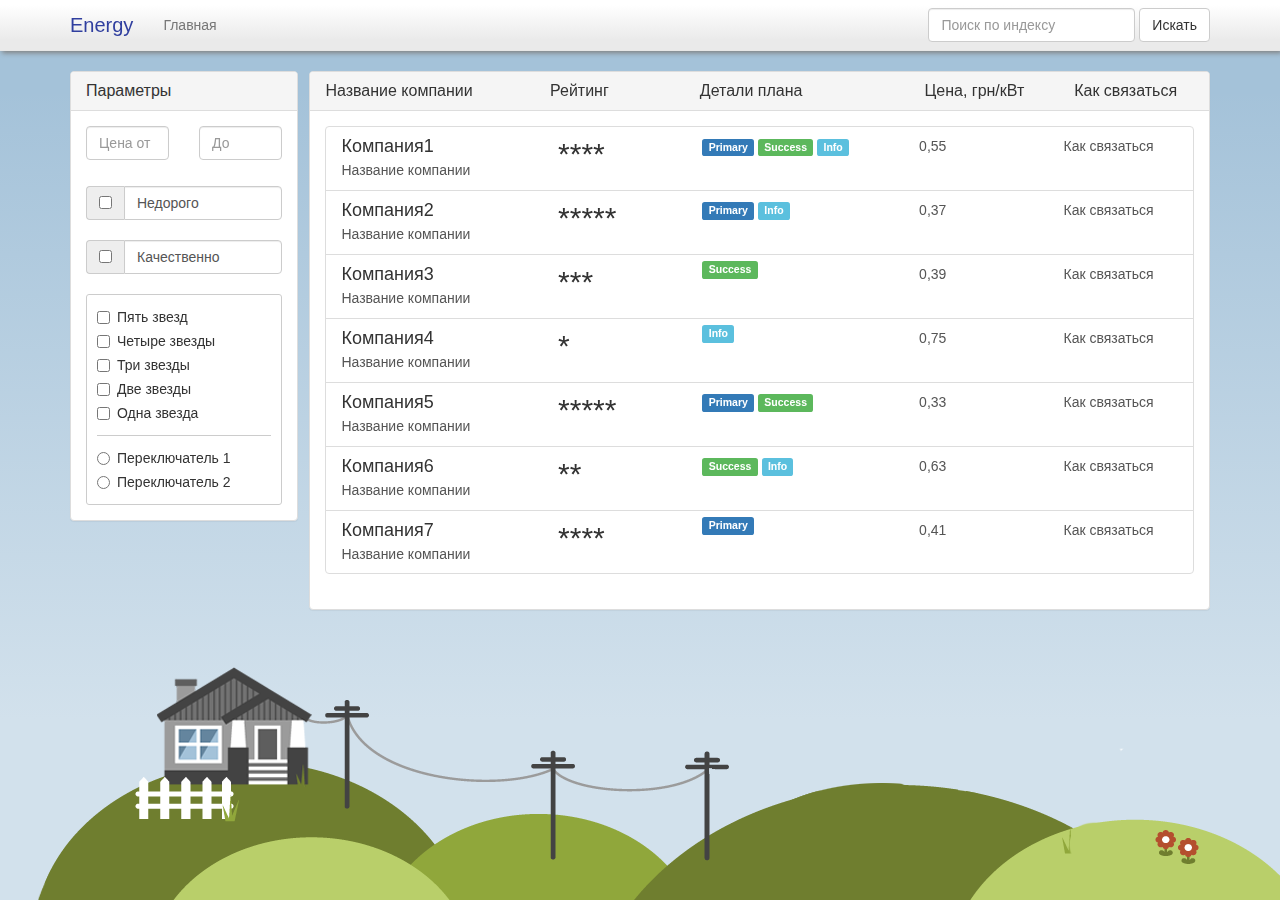
==== commit fafe2a5b: "head" ====
--- a/www/search.html
+++ b/www/search.html
@@ -41,7 +41,7 @@
       <ul class="nav navbar-nav">
         <li><a href="index.html">Главная</a></li>
       </ul>
-      <form class="navbar-form navbar-left" role="search">
+      <form class="navbar-form navbar-right" role="search">
         <div class="form-group">
           <input type="text" class="form-control" placeholder="Поиск по индексу">
         </div>
@@ -263,132 +263,6 @@
 					  <div class="col-md-2"><p class="list-group-item-text">Как связаться</p></div>
 					</div>
 				</a>
-				<a href="station.html" class="list-group-item disapp2" >
-					<div class="row">
-					  <div class="col-md-3">
-					  <h4 class="list-group-item-heading">Компания7</h4>
-					  <p class="list-group-item-text">Название компании</p>
-					  </div>
-					  <div class="col-md-2">
-					  <h2 class="list-group-item-heading">****</h2>
-					  </div>
-					  <div class="col-md-3"><p class="list-group-item-text">
-					  <span class="label label-primary">Primary</span>
-					  
-					  
-					  </p></div>
-					  <div class="col-md-2"><p class="list-group-item-text">0,41</p></div>
-					  <div class="col-md-2"><p class="list-group-item-text">Как связаться</p></div>
-					</div>
-				</a>
-				<a href="station.html" class="list-group-item disapp2" >
-					<div class="row">
-					  <div class="col-md-3">
-					  <h4 class="list-group-item-heading">Компания7</h4>
-					  <p class="list-group-item-text">Название компании</p>
-					  </div>
-					  <div class="col-md-2">
-					  <h2 class="list-group-item-heading">****</h2>
-					  </div>
-					  <div class="col-md-3"><p class="list-group-item-text">
-					  <span class="label label-primary">Primary</span>
-					  
-					  
-					  </p></div>
-					  <div class="col-md-2"><p class="list-group-item-text">0,41</p></div>
-					  <div class="col-md-2"><p class="list-group-item-text">Как связаться</p></div>
-					</div>
-				</a>
-				<a href="station.html" class="list-group-item disapp2" >
-					<div class="row">
-					  <div class="col-md-3">
-					  <h4 class="list-group-item-heading">Компания7</h4>
-					  <p class="list-group-item-text">Название компании</p>
-					  </div>
-					  <div class="col-md-2">
-					  <h2 class="list-group-item-heading">****</h2>
-					  </div>
-					  <div class="col-md-3"><p class="list-group-item-text">
-					  <span class="label label-primary">Primary</span>
-					  
-					  
-					  </p></div>
-					  <div class="col-md-2"><p class="list-group-item-text">0,41</p></div>
-					  <div class="col-md-2"><p class="list-group-item-text">Как связаться</p></div>
-					</div>
-				</a>
-				<a href="station.html" class="list-group-item disapp2" >
-					<div class="row">
-					  <div class="col-md-3">
-					  <h4 class="list-group-item-heading">Компания7</h4>
-					  <p class="list-group-item-text">Название компании</p>
-					  </div>
-					  <div class="col-md-2">
-					  <h2 class="list-group-item-heading">****</h2>
-					  </div>
-					  <div class="col-md-3"><p class="list-group-item-text">
-					  <span class="label label-primary">Primary</span>
-					  
-					  
-					  </p></div>
-					  <div class="col-md-2"><p class="list-group-item-text">0,41</p></div>
-					  <div class="col-md-2"><p class="list-group-item-text">Как связаться</p></div>
-					</div>
-				</a>
-				<a href="station.html" class="list-group-item disapp2" >
-					<div class="row">
-					  <div class="col-md-3">
-					  <h4 class="list-group-item-heading">Компания7</h4>
-					  <p class="list-group-item-text">Название компании</p>
-					  </div>
-					  <div class="col-md-2">
-					  <h2 class="list-group-item-heading">****</h2>
-					  </div>
-					  <div class="col-md-3"><p class="list-group-item-text">
-					  <span class="label label-primary">Primary</span>
-					  
-					  
-					  </p></div>
-					  <div class="col-md-2"><p class="list-group-item-text">0,41</p></div>
-					  <div class="col-md-2"><p class="list-group-item-text">Как связаться</p></div>
-					</div>
-				</a>
-				<a href="station.html" class="list-group-item disapp2" >
-					<div class="row">
-					  <div class="col-md-3">
-					  <h4 class="list-group-item-heading">Компания7</h4>
-					  <p class="list-group-item-text">Название компании</p>
-					  </div>
-					  <div class="col-md-2">
-					  <h2 class="list-group-item-heading">****</h2>
-					  </div>
-					  <div class="col-md-3"><p class="list-group-item-text">
-					  <span class="label label-primary">Primary</span>
-					  
-					  
-					  </p></div>
-					  <div class="col-md-2"><p class="list-group-item-text">0,41</p></div>
-					  <div class="col-md-2"><p class="list-group-item-text">Как связаться</p></div>
-					</div>
-				</a>
-				<a href="station.html" class="list-group-item disapp2" >
-					<div class="row">
-					  <div class="col-md-3">
-					  <h4 class="list-group-item-heading">Компания7</h4>
-					  <p class="list-group-item-text">Название компании</p>
-					  </div>
-					  <div class="col-md-2">
-					  <h2 class="list-group-item-heading">****</h2>
-					  </div>
-					  <div class="col-md-3"><p class="list-group-item-text">
-					  <span class="label label-primary">Primary</span>
-					  
-					  
-					  </p></div>
-					  <div class="col-md-2"><p class="list-group-item-text">0,41</p></div>
-					  <div class="col-md-2"><p class="list-group-item-text">Как связаться</p></div>
-					</div>
-				</a>
 
 				
 			</div>
@@ -398,7 +272,7 @@
 	
 </div>
 
-<img src="img/img_background.png" id="house-on-hills">
+<img src="img/photo1.png" id="house-on-hills">
 </body>
 
 
--- a/www/css/style.css
+++ b/www/css/style.css
@@ -34,6 +34,7 @@
     z-index: 1;
     width: 18.9%;
     background: #fff;
+    box-shadow: 1px 1px 5px grey;
 
 }
 
@@ -44,6 +45,7 @@
 .panel-sidebar{
 	margin:10px;
 	margin-top:15px;
+	box-shadow: 1px 1px 5px grey;
 }
 
 .float-right{
@@ -54,31 +56,10 @@
 	float:left;
 }
 
-.price{
-	font-size: 28px;
-	font-weight: bold;
-	color: #B30202;
-	
-}
-
-.cheep {
-  background-color: #337ab7;
-}
-
-.cheep[href]:hover,
-.cheep[href]:focus {
-  background-color: #286090;
-}
-.label-success {
-  background-color: #5cb85c;
-}
-.label-success[href]:hover,
-.label-success[href]:focus {
-  background-color: #449d44;
-}
 
 #energy{ 
-color:#303f9f; 
+color:#303f9f;
+font-size: 20px; 
 } 
 body{ 
 background-color: #a4c2d9; 
@@ -88,9 +69,14 @@
 #house-on-hills{ 
 
 margin-top: -120px; 
-margin-left:10%;
-margin-right:10%;
+margin-left:3%;
+margin-right:3%;
 position: fixed; 
 bottom: 0; 
 z-index:-5; 
+}
+.navbar{
+	background-color: #fff; 
+background-image: -webkit-linear-gradient(transparent 10%, #eaeaea 80%);
+box-shadow: 2px 2px 5px grey;
 }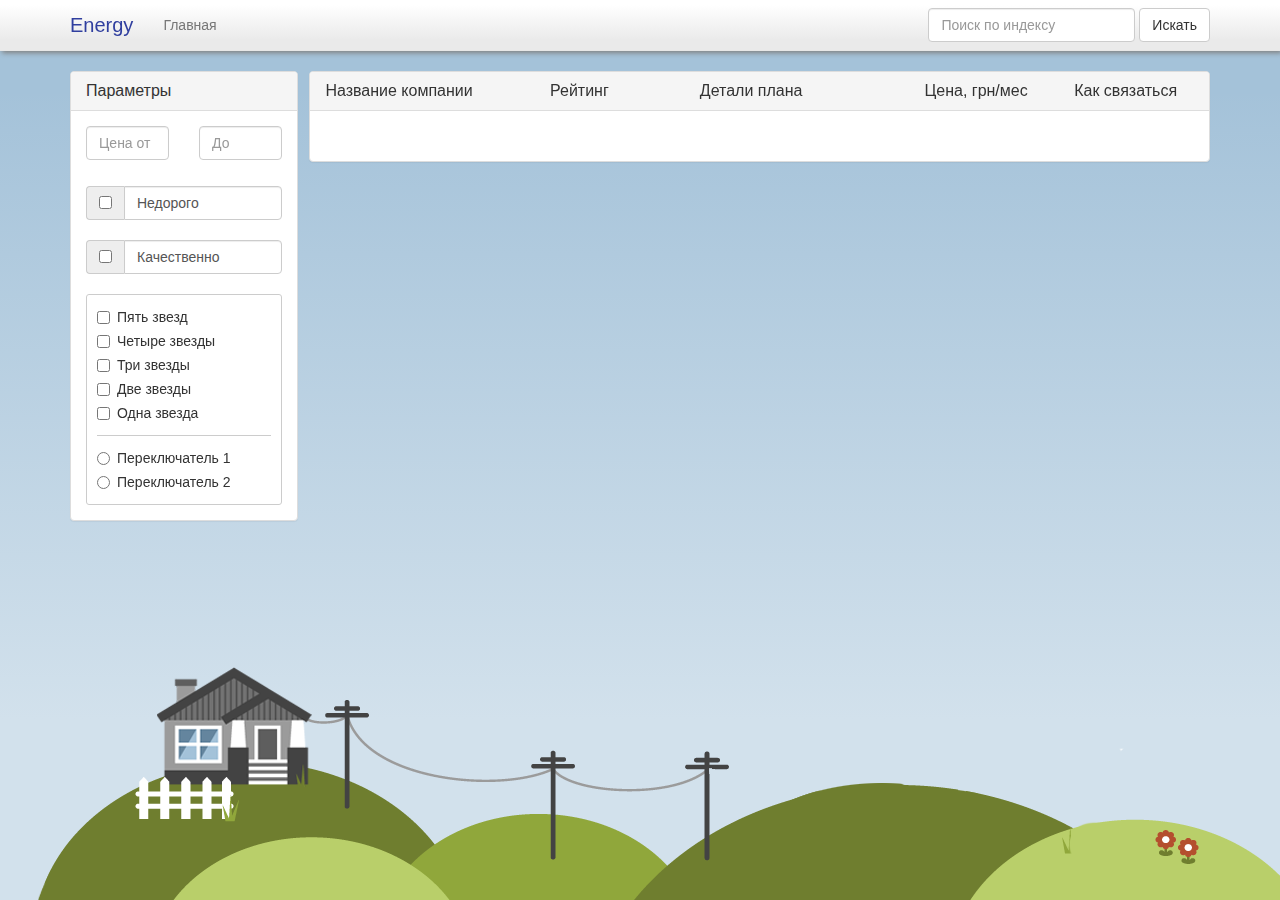
==== commit bfcbeb97: "Merge branch 'master' of https://github.com/Alex2107/1991energy" ====
--- a/www/search.html
+++ b/www/search.html
@@ -14,14 +14,250 @@
 
 <body>
 <script>
+
+var	jsonStation = 
+			'				\
+			{				\
+				"company_1" :{				\
+					"name":"Название компании",	\
+					"rating":2,				\
+					"print": "TRUE",		\
+					"bags":[				\
+							{				\
+							"name": "Недорого",	\
+							"id": "cheep"		\
+							},			\
+							{						\
+							"name": "Качественно",	\
+							"id": "disapp2"		\
+							}					\
+					],						\
+					"status": "n_published",\
+					"contacts": "Контакты",	\
+					"price": "550",		\
+					"logo": 0				\
+					},						\
+				"company_2" :{				\
+					"name":"Название компании",	\
+					"rating":5,				\
+					"print": "TRUE",		\
+					"bags":[				\
+							{				\
+							"name": "Недорого",	\
+							"id": "cheep"		\
+							}				\
+					],						\
+					"status": "n_published",\
+					"contacts": "Контакты",	\
+					"price": "830",		\
+					"logo": 0				\
+					},						\
+				"company_3" :{				\
+					"name":"Название компании",	\
+					"rating":4,				\
+					"print": "TRUE",		\
+					"bags":[				\
+							{						\
+							"name": "Качественно",	\
+							"id": "disapp2"		\
+							}				\
+					],						\
+					"status": "n_published",\
+					"contacts":"Контакты",	\
+					"price": "785",		\
+					"logo": 0				\
+					},						\
+				"company_4" :{				\
+					"name":"Название компании",	\
+					"rating":4,				\
+					"print": "TRUE",		\
+					"bags":[				\
+							{				\
+							"name": "Недорого",	\
+							"id": "cheep"		\
+							},			\
+							{						\
+							"name": "Качественно",	\
+							"id": "disapp2"		\
+							}					\
+					],						\
+					"status": "n_published",\
+					"contacts": "Контакты",	\
+					"price": "755",		\
+					"logo": 0				\
+					},						\
+				"company_5" :{				\
+					"name":"Название компании",	\
+					"rating":2,				\
+					"print": "TRUE",		\
+					"bags":[				\
+							{						\
+							"name": "Качественно",	\
+							"id": "disapp2"		\
+							}				\
+					],						\
+					"status": "n_published",\
+					"contacts":"Контакты",	\
+					"price": "620",		\
+					"logo": 0				\
+					},						\
+				"company_6" :{				\
+					"name":"Название компании",	\
+					"rating":5,				\
+					"print": "TRUE",		\
+					"bags":[				\
+							{				\
+							"name": "Недорого",	\
+							"id": "cheep"		\
+							},			\
+							{						\
+							"name": "Качественно",	\
+							"id": "disapp2"		\
+							}					\
+					],						\
+					"status": "n_published",\
+					"contacts": "Контакты",	\
+					"price": "790",		\
+					"logo": 0				\
+					},						\
+				"company_7" :{				\
+					"name":"Название компании",	\
+					"rating":5,				\
+					"print": "TRUE",		\
+					"bags":[				\
+							{						\
+							"name": "Качественно",	\
+							"id": "disapp2"		\
+							}				\
+					],						\
+					"status": "n_published",\
+					"contacts":"Контакты",	\
+					"price": "950",		\
+					"logo": 0				\
+					},						\
+				"company_8" :{				\
+					"name":"Название компании",	\
+					"rating":3,				\
+					"print": "TRUE",		\
+					"bags":[				\
+							{				\
+							"name": "Недорого",	\
+							"id": "cheep"		\
+							},			\
+							{						\
+							"name": "Качественно",	\
+							"id": "disapp2"		\
+							}					\
+					],						\
+					"status": "n_published",\
+					"contacts": "Контакты",	\
+					"price": "630",		\
+					"logo": 0				\
+					},						\
+				"company_9" :{				\
+					"name":"Название компании",	\
+					"rating":1,				\
+					"print": "TRUE",		\
+					"bags":[				\
+							{						\
+							"name": "Качественно",	\
+							"id": "disapp2"		\
+							}				\
+					],						\
+					"status": "n_published",\
+					"contacts":"Контакты",	\
+					"price": "520",		\
+					"logo": 0				\
+					},						\
+				"company_10" :{				\
+					"name":"Название компании",	\
+					"rating":5,				\
+					"print": "TRUE",		\
+					"bags":[				\
+							{				\
+							"name": "Недорого",	\
+							"id": "cheep"		\
+							},			\
+							{						\
+							"name": "Качественно",	\
+							"id": "disapp2"		\
+							}					\
+					],						\
+					"status": "n_published",\
+					"contacts": "Контакты",	\
+					"price": "700",		\
+					"logo": 0				\
+					},						\
+				"company_11" :{				\
+					"name":"Название компании",	\
+					"rating":5,				\
+					"print": "TRUE",		\
+					"bags":[				\
+							{						\
+							"name": "Качественно",	\
+							"id": "disapp2"		\
+							}				\
+					],						\
+					"status": "n_published",\
+					"contacts":"Контакты",	\
+					"price": "700",		\
+					"logo": 0				\
+					},						\
+				"company_12" :{				\
+					"name":"Название компании",	\
+					"rating":4,				\
+					"print": "TRUE",		\
+					"bags":[				\
+							{						\
+							"name": "Качественно",	\
+							"id": "disapp2"		\
+							}				\
+					],						\
+					"status": "n_published",\
+					"contacts":"Контакты",	\
+					"price": "650",		\
+					"logo": 0				\
+					}						\
+			}								\
+			';	
+
+var cart = JSON.parse(jsonStation);
+
+
+
+
+
 $(document).ready(function(){
-		$(".checkbox1 :checkbox").click(function() {
-			$(".list-group-item").show();
-			$(".checkbox1  :checkbox:checked").each(function() {
-				$("." + $(this).val()).hide();
-			});	
-		});
+	printAll();
+		
+
+
 });
+
+
+function printAll(){
+	var flag=0;
+	for (var i in cart){
+		flag++;
+		$(".list-group").append($('<a href="station.html" class="list-group-item disapp2" ><div class="row"> <div class="col-md-3"><h4 class="list-group-item-heading">Компания '+flag+'</h4><p class="list-group-item-text">'+cart[i]['name']+'</p></div><div class="col-md-2"><h2 class="list-group-item-heading rating-'+i+'"></h2></div><div class="col-md-3"><p class="list-group-item-text" id="label-'+i+'"></p></div><div class="col-md-2"><p class="list-group-item-text price">'+cart[i]['price']+'</p></div><div class="col-md-2"><p class="list-group-item-text">'+cart[i]['contacts']+'</p></div></div></a>'))
+
+		for (var star = cart[i]['rating']; star >= 1; star--) {
+			$('.rating-'+i).append('*');
+		};	
+		for (var j in cart[i]['bags']){
+			$("#label-"+i).append($('<span class="label label-primary '+cart[i]['bags'][j]['id']+'">'+cart[i]['bags'][j]['name']+'</span> '))
+		}
+		cart[i]['status']='published';
+	}
+
+};
+
+
+
+
+
+
+
 </script>
 <nav class="navbar navbar-default navbar-static-top">
   <div class="container">
@@ -70,14 +306,14 @@
 				  <div class="col-lg-12">
 					<div class="input-group checkbox1">
 					  <span class="input-group-addon">
-						<input type="checkbox" value="disapp1" aria-label="...">
+						<input type="checkbox" class="bags" value="cheep"  id="cheep"aria-label="...">
 					  </span>
 					  <span class="form-control" aria-label="...">Недорого</span>
 					</div><!-- /input-group -->
 					<br>
 					<div class="input-group checkbox1">
 						<span class="input-group-addon">
-						  <input type="checkbox" value="disapp2" aria-label="...">
+						  <input type="checkbox" class="bags" value="disapp2" id="disapp2" aria-label="...">
 						</span>
 					  <span class="form-control" aria-label="...">Качественно</span>
 					</div><!-- /input-group -->
@@ -130,141 +366,13 @@
 				  <div class="col-md-3">Название компании</div>
 				  <div class="col-md-2">Рейтинг</div>
 				  <div class="col-md-3">Детали плана</div>
-				  <div class="col-md-2">Цена, грн/кВт</div>
+				  <div class="col-md-2">Цена, грн/мес</div>
 				  <div class="col-md-2">Как связаться</div>
 				</div>
 			</h3>
 		  </div>
 		  <div class="panel-body">
-			<div class="list-group">
-				<a href="station.html" class="list-group-item disapp1" >
-					<div class="row">
-					  <div class="col-md-3">
-					  <h4 class="list-group-item-heading">Компания1</h4>
-					  <p class="list-group-item-text">Название компании</p>
-					  </div>
-					  <div class="col-md-2">
-					  <h2 class="list-group-item-heading">****</h2>
-					  </div>
-					  <div class="col-md-3"><p class="list-group-item-text">
-					  <span class="label label-primary">Primary</span> <span class="label label-success">Success</span> <span class="label label-info">Info</span> <br>
-					  
-					  
-					  </p></div>
-					  <div class="col-md-2"><p class="list-group-item-text">0,55</p></div>
-					  <div class="col-md-2"><p class="list-group-item-text">Как связаться</p></div>
-					</div>
-				</a>
-				<a href="station.html" class="list-group-item " >
-					<div class="row">
-					  <div class="col-md-3">
-					  <h4 class="list-group-item-heading">Компания2</h4>
-					  <p class="list-group-item-text">Название компании</p>
-					  </div>
-					  <div class="col-md-2">
-					  <h2 class="list-group-item-heading">*****</h2>
-					  </div>
-					  <div class="col-md-3"><p class="list-group-item-text">
-					  <span class="label label-primary">Primary</span> <span class="label label-info">Info</span> <br>
-					  
-					  
-					  </p></div>
-					  <div class="col-md-2"><p class="list-group-item-text">0,37</p></div>
-					  <div class="col-md-2"><p class="list-group-item-text">Как связаться</p></div>
-					</div>
-				</a>
-				<a href="station.html" class="list-group-item disapp2" >
-					<div class="row">
-					  <div class="col-md-3">
-					  <h4 class="list-group-item-heading">Компания3</h4>
-					  <p class="list-group-item-text">Название компании</p>
-					  </div>
-					  <div class="col-md-2">
-					  <h2 class="list-group-item-heading">***</h2>
-					  </div>
-					  <div class="col-md-3"><p class="list-group-item-text">
-					  <span class="label label-success">Success</span> 
-					  
-					  
-					  </p></div>
-					  <div class="col-md-2"><p class="list-group-item-text">0,39</p></div>
-					  <div class="col-md-2"><p class="list-group-item-text">Как связаться</p></div>
-					</div>
-				</a>
-				<a href="station.html" class="list-group-item disapp1" >
-					<div class="row">
-					  <div class="col-md-3">
-					  <h4 class="list-group-item-heading">Компания4</h4>
-					  <p class="list-group-item-text">Название компании</p>
-					  </div>
-					  <div class="col-md-2">
-					  <h2 class="list-group-item-heading">*</h2>
-					  </div>
-					  <div class="col-md-3"><p class="list-group-item-text">
-					  <span class="label label-info">Info</span> <br>
-					  
-					  
-					  </p></div>
-					  <div class="col-md-2"><p class="list-group-item-text">0,75</p></div>
-					  <div class="col-md-2"><p class="list-group-item-text">Как связаться</p></div>
-					</div>
-				</a>
-				<a href="station.html" class="list-group-item" >
-					<div class="row">
-					  <div class="col-md-3">
-					  <h4 class="list-group-item-heading">Компания5</h4>
-					  <p class="list-group-item-text">Название компании</p>
-					  </div>
-					  <div class="col-md-2">
-					  <h2 class="list-group-item-heading">*****</h2>
-					  </div>
-					  <div class="col-md-3"><p class="list-group-item-text">
-					  <span class="label label-primary">Primary</span> <span class="label label-success">Success</span>
-					  
-					  
-					  </p></div>
-					  <div class="col-md-2"><p class="list-group-item-text">0,33</p></div>
-					  <div class="col-md-2"><p class="list-group-item-text">Как связаться</p></div>
-					</div>
-				</a>
-				<a href="station.html" class="list-group-item disapp1" >
-					<div class="row">
-					  <div class="col-md-3">
-					  <h4 class="list-group-item-heading">Компания6</h4>
-					  <p class="list-group-item-text">Название компании</p>
-					  </div>
-					  <div class="col-md-2">
-					  <h2 class="list-group-item-heading">**</h2>
-					  </div>
-					  <div class="col-md-3"><p class="list-group-item-text">
-					  <span class="label label-success">Success</span> <span class="label label-info">Info</span> 
-					  
-					  
-					  </p></div>
-					  <div class="col-md-2"><p class="list-group-item-text">0,63</p></div>
-					  <div class="col-md-2"><p class="list-group-item-text">Как связаться</p></div>
-					</div>
-				</a>
-				<a href="station.html" class="list-group-item disapp2" >
-					<div class="row">
-					  <div class="col-md-3">
-					  <h4 class="list-group-item-heading">Компания7</h4>
-					  <p class="list-group-item-text">Название компании</p>
-					  </div>
-					  <div class="col-md-2">
-					  <h2 class="list-group-item-heading">****</h2>
-					  </div>
-					  <div class="col-md-3"><p class="list-group-item-text">
-					  <span class="label label-primary">Primary</span>
-					  
-					  
-					  </p></div>
-					  <div class="col-md-2"><p class="list-group-item-text">0,41</p></div>
-					  <div class="col-md-2"><p class="list-group-item-text">Как связаться</p></div>
-					</div>
-				</a>
-
-				
+			<div class="list-group">				
 			</div>
 		  </div>
 		</div>	
--- a/www/css/style.css
+++ b/www/css/style.css
@@ -56,6 +56,28 @@
 	float:left;
 }
 
+.price{
+	font-size: 28px;
+	font-weight: bold;
+	color: #B30202;
+	
+}
+
+.cheep {
+  background-color: #337ab7;
+}
+
+.cheep[href]:hover,
+.cheep[href]:focus {
+  background-color: #286090;
+}
+.label-success {
+  background-color: #5cb85c;
+}
+.label-success[href]:hover,
+.label-success[href]:focus {
+  background-color: #449d44;
+}
 
 #energy{ 
 color:#303f9f;
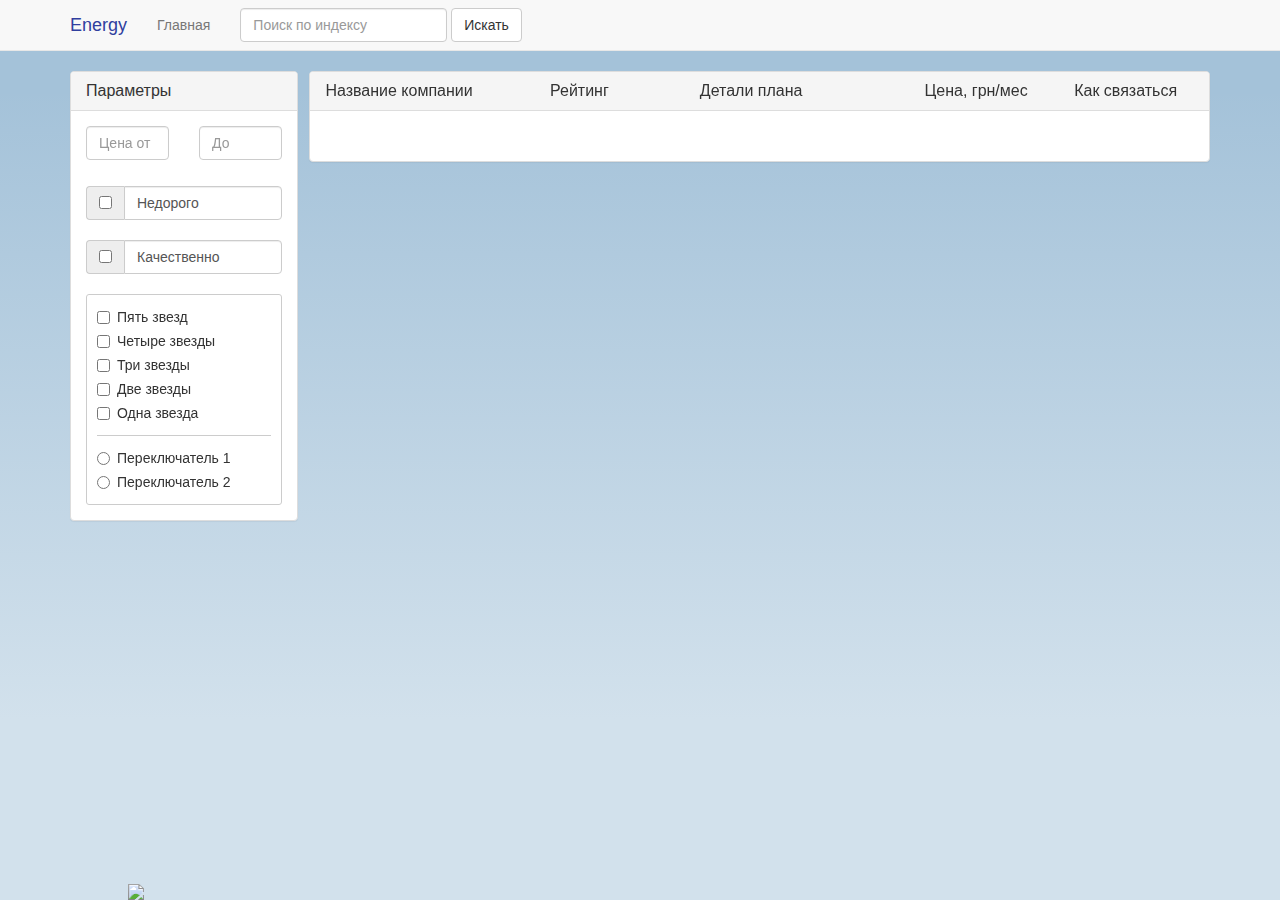
==== commit b69528e9: "1" ====
--- a/www/search.html
+++ b/www/search.html
@@ -239,13 +239,13 @@
 	var flag=0;
 	for (var i in cart){
 		flag++;
-		$(".list-group").append($('<a href="station.html" class="list-group-item disapp2" ><div class="row"> <div class="col-md-3"><h4 class="list-group-item-heading">Компания '+flag+'</h4><p class="list-group-item-text">'+cart[i]['name']+'</p></div><div class="col-md-2"><h2 class="list-group-item-heading rating-'+i+'"></h2></div><div class="col-md-3"><p class="list-group-item-text" id="label-'+i+'"></p></div><div class="col-md-2"><p class="list-group-item-text price">'+cart[i]['price']+'</p></div><div class="col-md-2"><p class="list-group-item-text">'+cart[i]['contacts']+'</p></div></div></a>'))
+		$(".list-group").append($('<a href="station.html" class="list-group-item" ><div class="row"> <div class="col-md-3"><h4 class="list-group-item-heading">Компания '+flag+'</h4><p class="list-group-item-text">'+cart[i]['name']+'</p></div><div class="col-md-2"><h2 class="list-group-item-heading rating-'+i+'"></h2></div><div class="col-md-3"><p class="list-group-item-text" id="label-'+i+'"></p></div><div class="col-md-2"><p class="list-group-item-text price">'+cart[i]['price']+'</p></div><div class="col-md-2"><p class="list-group-item-text">'+cart[i]['contacts']+'</p></div></div></a>'))
 
 		for (var star = cart[i]['rating']; star >= 1; star--) {
 			$('.rating-'+i).append('*');
 		};	
 		for (var j in cart[i]['bags']){
-			$("#label-"+i).append($('<span class="label label-primary '+cart[i]['bags'][j]['id']+'">'+cart[i]['bags'][j]['name']+'</span> '))
+			$("#label-"+i).append($(' <span class="label label-primary '+cart[i]['bags'][j]['id']+'">'+cart[i]['bags'][j]['name']+'</span> '))
 		}
 		cart[i]['status']='published';
 	}
@@ -277,7 +277,7 @@
       <ul class="nav navbar-nav">
         <li><a href="index.html">Главная</a></li>
       </ul>
-      <form class="navbar-form navbar-right" role="search">
+      <form class="navbar-form navbar-left" role="search">
         <div class="form-group">
           <input type="text" class="form-control" placeholder="Поиск по индексу">
         </div>
@@ -380,7 +380,7 @@
 	
 </div>
 
-<img src="img/photo1.png" id="house-on-hills">
+<img src="img/img_background.png" id="house-on-hills">
 </body>
 
 
--- a/www/css/style.css
+++ b/www/css/style.css
@@ -34,7 +34,6 @@
     z-index: 1;
     width: 18.9%;
     background: #fff;
-    box-shadow: 1px 1px 5px grey;
 
 }
 
@@ -45,7 +44,6 @@
 .panel-sidebar{
 	margin:10px;
 	margin-top:15px;
-	box-shadow: 1px 1px 5px grey;
 }
 
 .float-right{
@@ -80,8 +78,7 @@
 }
 
 #energy{ 
-color:#303f9f;
-font-size: 20px; 
+color:#303f9f; 
 } 
 body{ 
 background-color: #a4c2d9; 
@@ -91,14 +88,17 @@
 #house-on-hills{ 
 
 margin-top: -120px; 
-margin-left:3%;
-margin-right:3%;
+margin-left:10%;
+margin-right:10%;
 position: fixed; 
 bottom: 0; 
 z-index:-5; 
 }
-.navbar{
-	background-color: #fff; 
-background-image: -webkit-linear-gradient(transparent 10%, #eaeaea 80%);
-box-shadow: 2px 2px 5px grey;
+
+.disapp2{
+	background:green;
+}
+
+.cheep{
+	margin-right:5px;
 }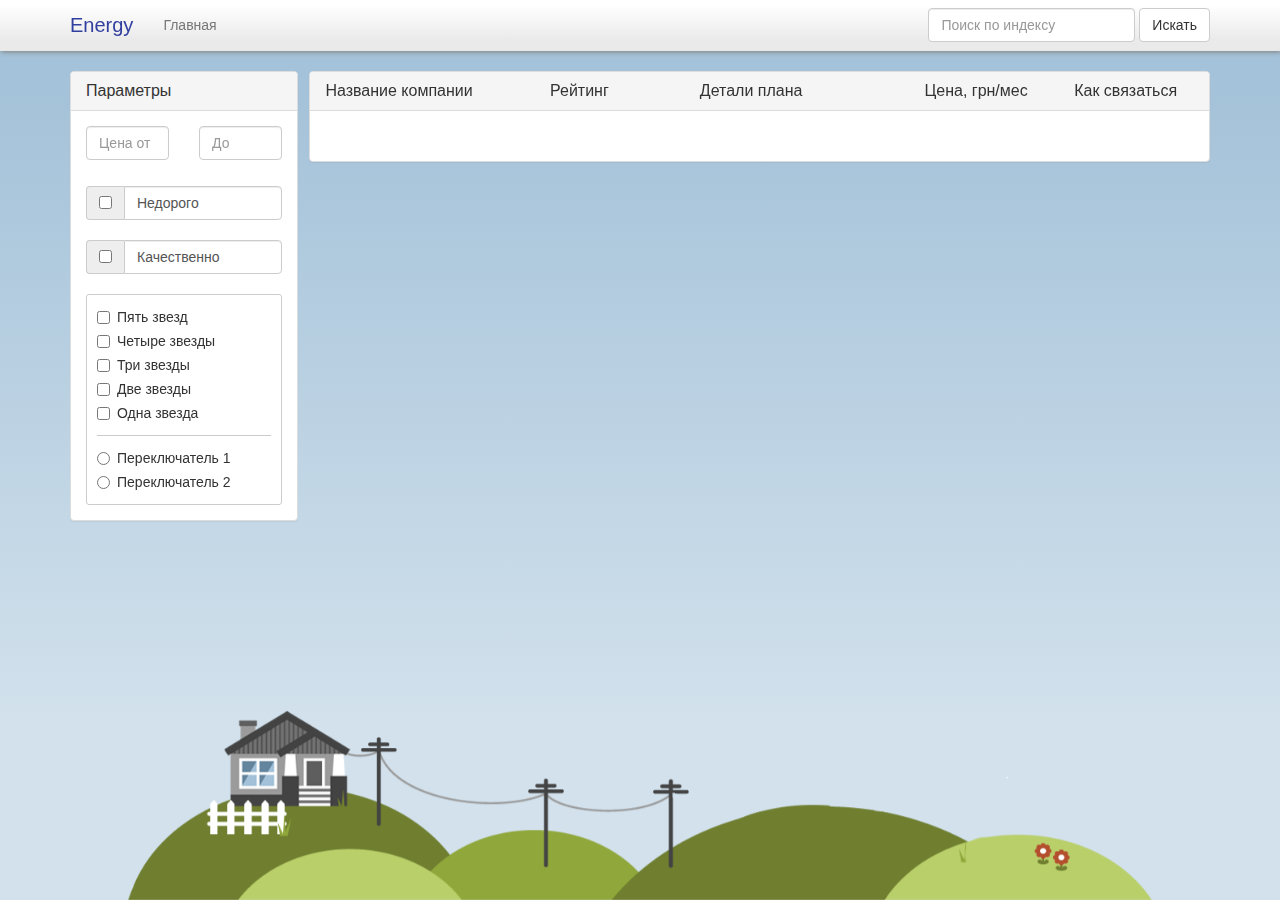
==== commit 5ca14b41: "1" ====
--- a/www/search.html
+++ b/www/search.html
@@ -277,7 +277,7 @@
       <ul class="nav navbar-nav">
         <li><a href="index.html">Главная</a></li>
       </ul>
-      <form class="navbar-form navbar-left" role="search">
+      <form class="navbar-form navbar-right" role="search">
         <div class="form-group">
           <input type="text" class="form-control" placeholder="Поиск по индексу">
         </div>
@@ -380,7 +380,7 @@
 	
 </div>
 
-<img src="img/img_background.png" id="house-on-hills">
+<img src="img/photo1.png" id="house-on-hills">
 </body>
 
 
--- a/www/css/style.css
+++ b/www/css/style.css
@@ -34,6 +34,7 @@
     z-index: 1;
     width: 18.9%;
     background: #fff;
+    box-shadow: 1px 1px 5px grey;
 
 }
 
@@ -44,6 +45,7 @@
 .panel-sidebar{
 	margin:10px;
 	margin-top:15px;
+	box-shadow: 1px 1px 5px grey;
 }
 
 .float-right{
@@ -78,7 +80,8 @@
 }
 
 #energy{ 
-color:#303f9f; 
+color:#303f9f;
+font-size: 20px; 
 } 
 body{ 
 background-color: #a4c2d9; 
@@ -86,14 +89,14 @@
 
 } 
 #house-on-hills{ 
-
-margin-top: -120px; 
 margin-left:10%;
 margin-right:10%;
 position: fixed; 
 bottom: 0; 
 z-index:-5; 
+width:80%;
 }
+
 
 .disapp2{
 	background:green;
@@ -101,4 +104,10 @@
 
 .cheep{
 	margin-right:5px;
-}+}
+.navbar{
+background-color: #fff; 
+background-image: -webkit-linear-gradient(transparent 10%, #eaeaea 80%);
+box-shadow: 1px 1px 5px grey;
+}
+
